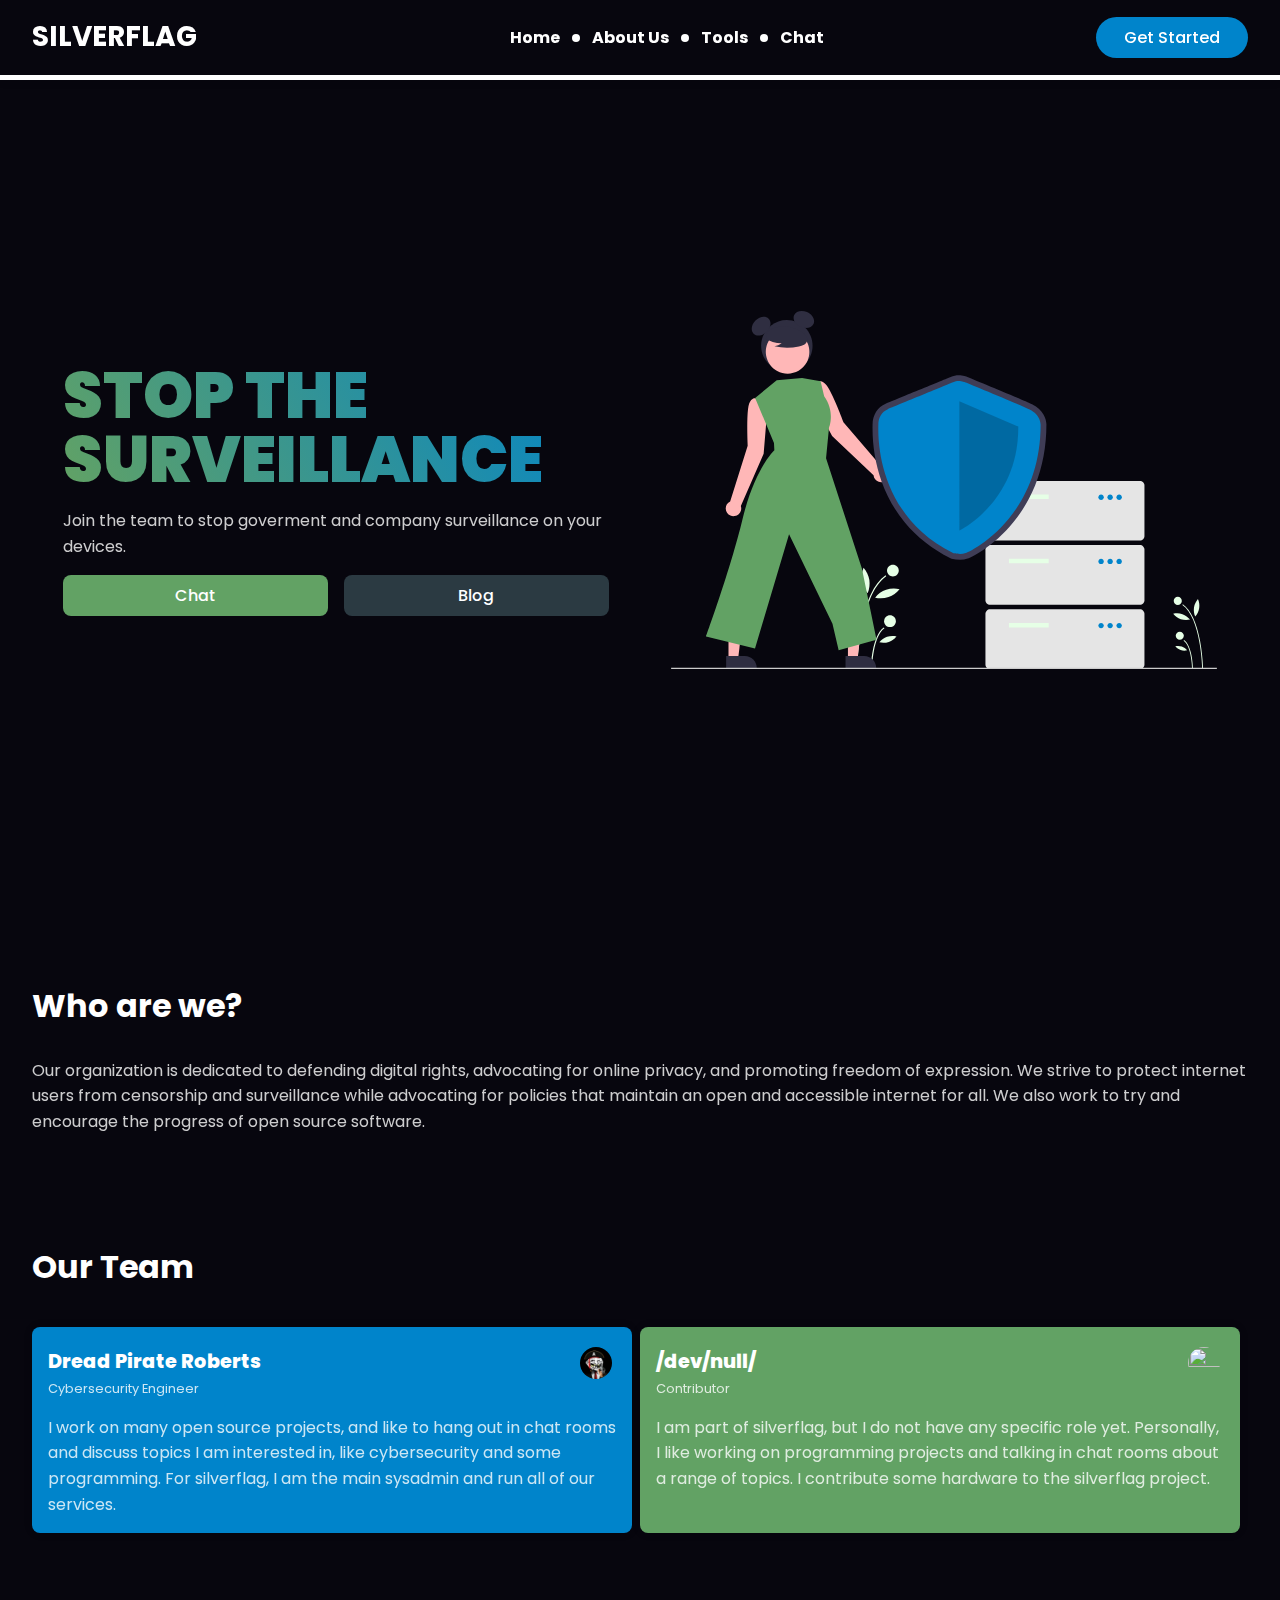
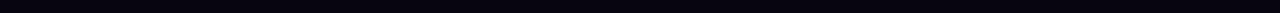
==== index.html @ 90a9d3be "maybe more 999" ====
<!DOCTYPE html>
<html lang="en">
  <head>
  <script async src="https://pagead2.googlesyndication.com/pagead/js/adsbygoogle.js?client=ca-pub-6356609490687979"
     crossorigin="anonymous"></script>
    <meta charset="UTF-8" />
    <meta name="viewport" content="width=device-width, initial-scale=1.0" />
    <title>Silver Flag | Home</title>
    <link rel="stylesheet" href="styles.css" />
  </head>
  <body data-theme="normal" data-scroll="false">
    <nav class="nav-closed">
      <span id="logo"><a href="https://silverflag.net" style="text-decoration: none;">SilverFlag</a></span>
      <ul>
        <li><a href="index.html">Home</a></li>
        <li><a href="#about">About Us</a></li>
        <li><a href="/tools/index.html">Tools</a></li>
        <li><a href="/chat/index.php">Chat</a></li>
      </ul>
      <button>Get Started</button>
      <button id="x-out-menu">X</button>
    </nav>
    <header>
      <div class="column text">
        <h1 class="title">STOP THE SURVEILLANCE</h1>
        <p>
          Join the team to stop
          goverment and company
          surveillance on your 
          devices.
        </p>
        <div class="buttons">
          <button id="chat">Chat</button>
          <button id="strt-nw">Blog</button>
        </div>
      </div>
      <div class="column">
        <img
          src="./assets/landing-img.svg"
          alt="woman standing with shield next to server"
        />
      </div>
    </header>
    <main>
      <section id="about">
        <h2>Who are we?</h2>
        <p style="max-width: 100%">
			Our organization is dedicated to defending digital rights, advocating for online privacy, and promoting freedom of expression. We strive to protect internet users from censorship and surveillance while advocating for policies that maintain an open and accessible internet for all. We also work to try and encourage the progress of open source software.
        </p>
      </section>
      <section id="team">
        <h2>Our Team</h2>
        <div class="team-card dead-pirate-bobbers">
          <span class="team-member">
            <span
              class="name"
              onclick="window.open('http://discordapp.com/users/794589315866296361', '_blank')"
              >Dread Pirate Roberts</span
            >
            <img
              src="./assets/user-icons/dead-pirate-bobers.webp"
              style="max-width: 2.5rem"
            />
            <span class="role">Cybersecurity Engineer</span>
          </span>
          <p class="about-team-member">
			I work on many open source projects, and like to hang out in chat rooms and discuss topics I am interested in, like cybersecurity and some programming. For silverflag, I am the main sysadmin and run all of our services.
          </p>
        </div>

        <div class="team-card">
          <span class="team-member">
            <span
              class="name"
              onclick="window.open('https:/discordapp.com/users/1226198104525770875', '_blank')"
              >/dev/null/</span
            >
            <img
              src="https://cdn.discordapp.com/avatars/1226198104525770875/e802f7b080694201deb7e6b63008c174?size=1024"
              style="max-width: 2.5rem"
            />
            <span class="role">Contributor</span>
          </span>
          <p class="about-team-member">
			I am part of silverflag, but I do not have any specific role yet. Personally, I like working on programming projects and talking in chat rooms about a range of topics. I contribute some hardware to the silverflag project.
          </p>
        </div>
      </section>
    </main>
    </span>
  </body>
  <script src="assets/js/main.js"></script>
  <script>
    document.getElementById('x-out-menu').addEventListener('click', () => {
      document.querySelector('nav').classList.toggle('nav-closed');
    });
  </script>
</html>



<div id="custom-cursor"></div>

<style>
  /* Custom Cursor Styles */
  body {
    cursor: none;
  }
  
  #custom-cursor {
    position: fixed;
    width: 20px;
    height: 20px;
    border-radius: 50%;
    pointer-events: none;
    z-index: 9999;
    mix-blend-mode: difference;
    transition: transform 0.1s ease;
  }
  
  @keyframes wobble {
    0%, 100% { transform: scale(1); }
    50% { transform: scale(1.2) rotate(5deg); }
  }
</style>

<script>
// Custom Cursor JavaScript
function updateCursor(e) {
    const cursor = document.getElementById('custom-cursor');
    cursor.style.left = e.clientX + 'px';
    cursor.style.top = e.clientY + 'px';
    
    // Get the color of the element under the cursor
    const element = document.elementFromPoint(e.clientX, e.clientY);
    const color = window.getComputedStyle(element).getPropertyValue('background-color');
    
    // Invert the color
    const rgb = color.match(/\d+/g);
    const invertedColor = rgb ? `rgb(${255-rgb[0]}, ${255-rgb[1]}, ${255-rgb[2]})` : '#ff00ff';
    
    cursor.style.background = invertedColor;
    cursor.style.boxShadow = `0 0 10px ${invertedColor}`;
    
    // Add wobble effect
    cursor.style.animation = 'wobble 0.5s infinite';
}

document.addEventListener('mousemove', updateCursor);

// Set a high z-index for the custom cursor
const cursor = document.getElementById('custom-cursor');
cursor.style.zIndex = '99999999999999999999';
---- styles.css ----
@import './styles/generic.css';

nav {
  display: flex;
  justify-content: space-between;
  align-items: center;
  padding: 1rem 2rem;
  border-bottom: 5px solid var(--text);
  box-shadow: 0 0 10px rgba(0, 0, 0, 0.1);
  position: fixed;
  background: var(--bg) !important;
  z-index: 200000;
  width: 100vw;
  height: 5rem;
  top: 0;
  transition: transform 0.2s ease;
}

h1 {
  text-wrap: balance;
  background: linear-gradient(60deg, var(--primary), var(--accent));
  -webkit-background-clip: text;
  -webkit-text-fill-color: transparent;
}

#logo {
  text-transform: uppercase;
  font-size: 1.75rem;
  font-weight: 900;
}

nav ul {
  display: flex;
  gap: 2rem;
  list-style: none;
}

nav ul li {
  position: relative;
}

nav ul li::after {
  content: '';
  position: absolute;
  top: 50%;
  right: -1.5rem;
  width: 0.5rem;
  height: 0.5rem;
  border-radius: 50%;
  background-color: var(--text);
  transform: translate(-50%, -50%);
}

nav ul li:last-child::after {
  display: none;
}

nav button {
  border-radius: 10000vw;
  color: var(--text);
  background-color: var(--accent);
  padding: 0.5rem 1.75rem;
}

header {
  display: grid;
  grid-template-columns: 1fr 1fr;
  grid-template-rows: 1fr;
  place-items: center;
  height: calc(100vh - 5rem);
  width: 95vw;
  margin: 5rem auto;
}

header > * {
  display: flex;
  flex-direction: column;
  gap: 1rem;
  justify-content: center;
  width: 100%;
  max-width: 34.1em;
}
button {
  border-radius: 0.5rem;
  background: var(--secondary);
}

#chat {
  background: var(--primary);
}

.buttons {
  display: flex;
  gap: 1rem;
  width: 100%;
}

.buttons > button {
  width: 100%;
}

section {
  margin-block: 5rem;
  max-width: 60rem;
  margin-inline: auto;
  min-width: 95vw;
}

section#team {
  display: grid;
  grid-template-columns: repeat(2, 1fr);
  max-width: 60rem;
  gap: 0.5rem;
}

#team > h2 {
  grid-row: 1;
  grid-column-start: 1;
  grid-column-end: 4;
}

.team-card {
  display: flex;
  flex-direction: column;
  gap: 1rem;
  padding: 1rem;
  border-radius: 0.5rem;
  background: var(--primary);
  box-shadow: 0 0 10px rgba(0, 0, 0, 0.1);
}

.team-member {
  display: flex;
  gap: 1rem;
  align-items: center;
  justify-content: space-between;
  position: relative;
  margin-bottom: 1rem;
}

.team-member img {
  padding: 0.25rem;
  border-radius: 50%;
  aspect-ratio: 1;
  /* background: var(--accent); */
  width: 2.5rem;
}
.name {
  font-size: 1.2rem;
  font-weight: 800;
}
.role {
  opacity: 0.8;
  position: absolute;
  bottom: -1.05rem;
  font-size: 0.8rem;
  left: 0;
}

.dead-pirate-bobbers {
  background: var(--accent) !important;
}

.dead-pirate-bobbers img {
  /* background: var(--primary) !important; */
}

h2 {
  font-size: 2rem;
}
#x-out-menu {
  width: 2rem;
  aspect-ratio: 1;
  background: var(--primary);
  position: absolute;
  top: 0;
  right: 0;
  display: flex;
  justify-content: center;
  align-items: center;
  border-radius: 0;
  transform: translateX(100%);
}

@media (max-width: 1065px) {
  .nav-closed {
    transform: translateX(-100%);
  }
  section {
    padding-inline: 1rem;
  }
  header {
    grid-template-columns: 1fr;
    grid-template-rows: 1fr;
  }
  header div.column:not(.text) {
    display: none;
  }
  section#team {
    grid-template-columns: repeat(2, 1fr);
    grid-template-rows: auto repeat(2, 1fr);
  }
  #team > h2 {
    grid-row: 1;
    grid-column-start: 1;
    grid-column-end: 3;
  }

  nav {
    width: 85vw;
    position: fixed;
    top: 0;
    left: 0;
    height: 100vh;
    flex-direction: column;
  }
  nav ul {
    flex-direction: column;
  }
  nav ul li::after {
    display: none;
  }
}

@media (max-width: 550px) {
  :root {
    font-size: 12px;
  }
  section#team {
    grid-template-columns: repeat(1, 1fr);
    grid-template-rows: auto repeat(3, 1fr);
    gap: 1.5rem;
  }
  #team > h2 {
    grid-row: 1;
    grid-column-start: 1;
    grid-column-end: 1;
  }
  p {
    font-size: 1rem;
  }
  nav {
    text-align: center !important;
  }
}
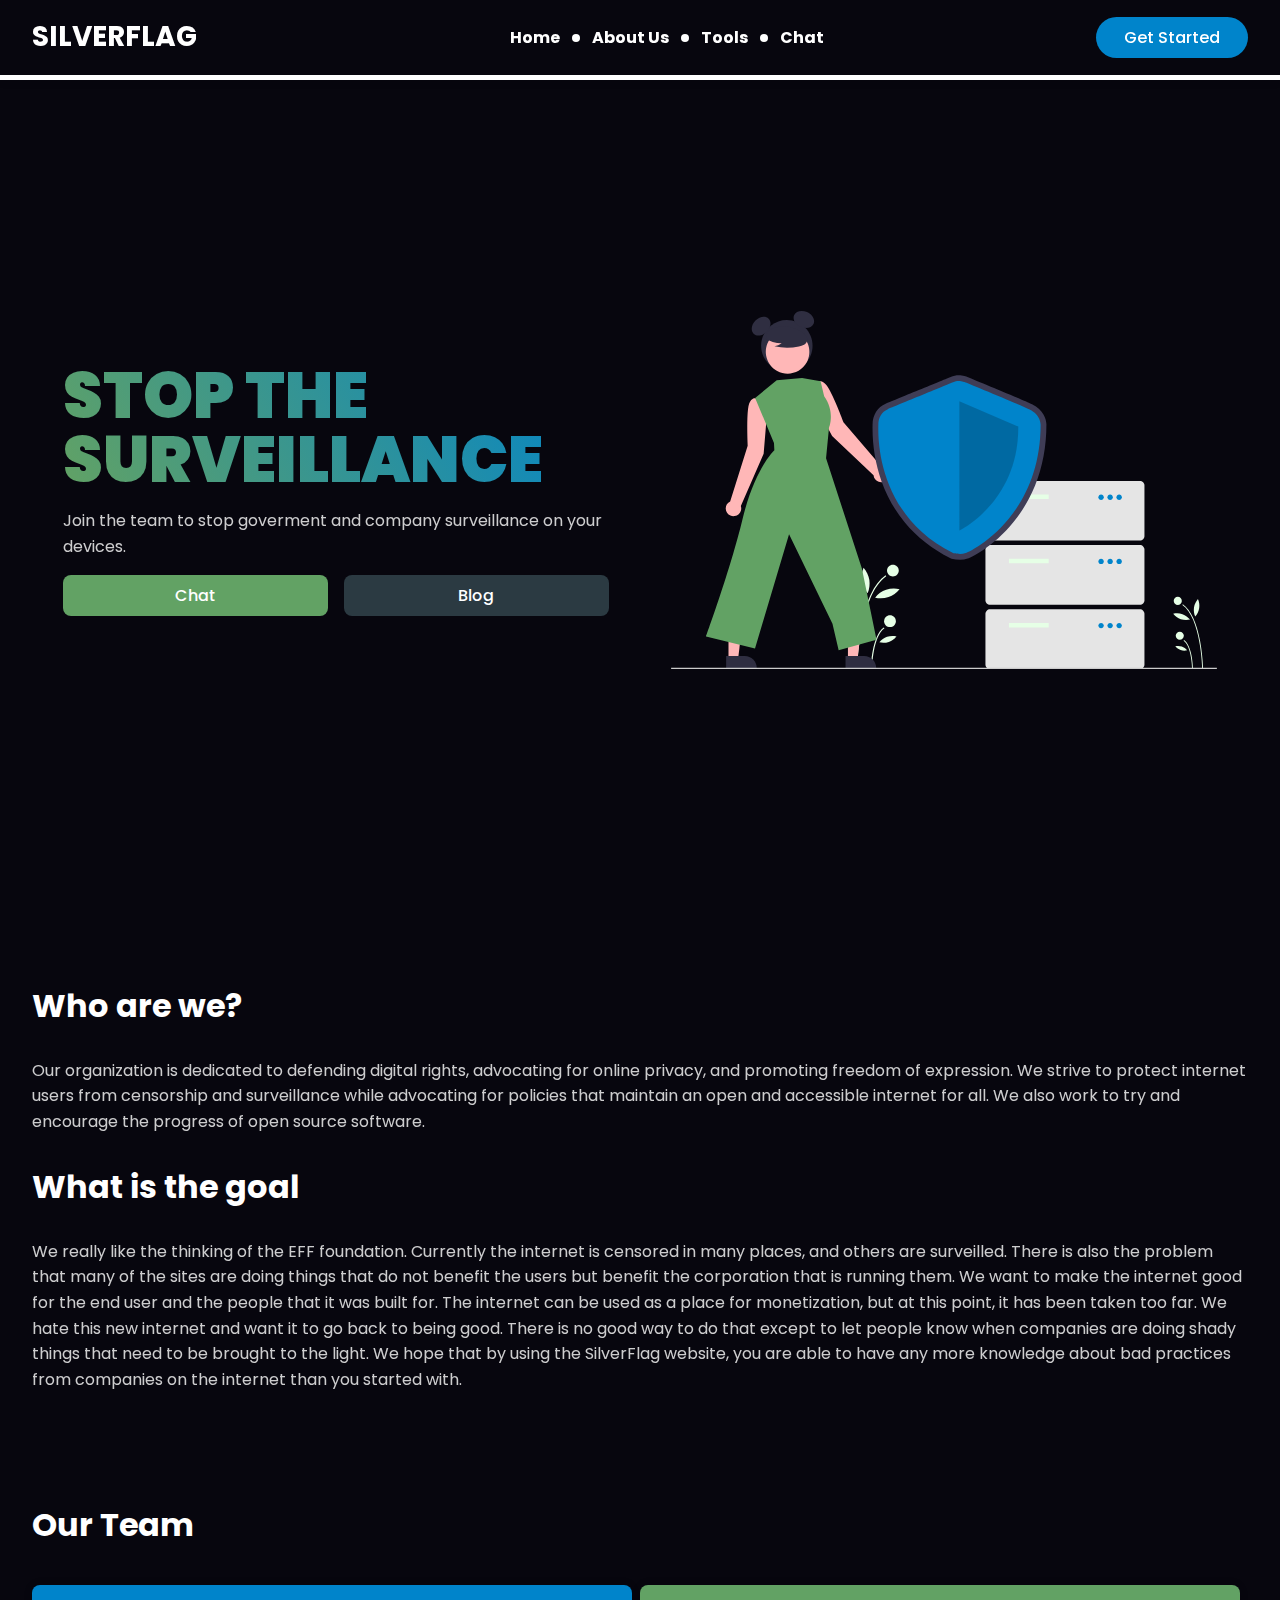
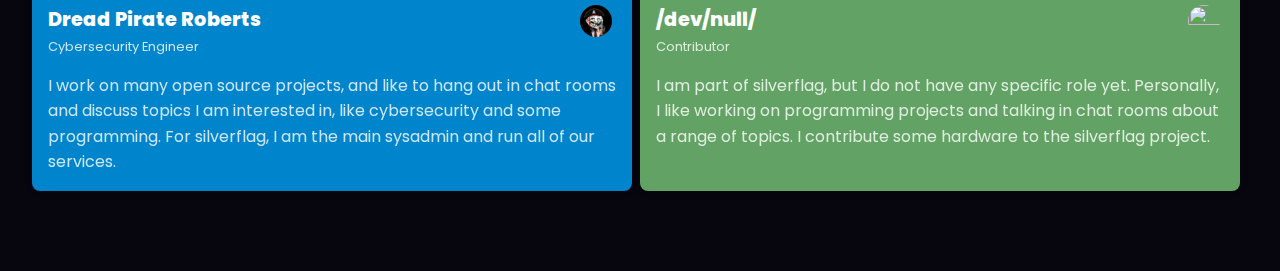
==== commit 45717450: "content" ====
--- a/index.html
+++ b/index.html
@@ -46,6 +46,10 @@
         <h2>Who are we?</h2>
         <p style="max-width: 100%">
 			Our organization is dedicated to defending digital rights, advocating for online privacy, and promoting freedom of expression. We strive to protect internet users from censorship and surveillance while advocating for policies that maintain an open and accessible internet for all. We also work to try and encourage the progress of open source software.
+        </p>
+        <h2>What is the goal</h2>
+        <p style="max-width: 100%">
+            We really like the thinking of the EFF foundation. Currently the internet is censored in many places, and others are surveilled. There is also the problem that many of the sites are doing things that do not benefit the users but benefit the corporation that is running them. We want to make the internet good for the end user and the people that it was built for. The internet can be used as a place for monetization, but at this point, it has been taken too far. We hate this new internet and want it to go back to being good. There is no good way to do that except to let people know when companies are doing shady things that need to be brought to the light. We hope that by using the SilverFlag website, you are able to have any more knowledge about bad practices from companies on the internet than you started with.
         </p>
       </section>
       <section id="team">
@@ -96,58 +100,3 @@
     });
   </script>
 </html>
-
-
-
-<div id="custom-cursor"></div>
-
-<style>
-  /* Custom Cursor Styles */
-  body {
-    cursor: none;
-  }
-  
-  #custom-cursor {
-    position: fixed;
-    width: 20px;
-    height: 20px;
-    border-radius: 50%;
-    pointer-events: none;
-    z-index: 9999;
-    mix-blend-mode: difference;
-    transition: transform 0.1s ease;
-  }
-  
-  @keyframes wobble {
-    0%, 100% { transform: scale(1); }
-    50% { transform: scale(1.2) rotate(5deg); }
-  }
-</style>
-
-<script>
-// Custom Cursor JavaScript
-function updateCursor(e) {
-    const cursor = document.getElementById('custom-cursor');
-    cursor.style.left = e.clientX + 'px';
-    cursor.style.top = e.clientY + 'px';
-    
-    // Get the color of the element under the cursor
-    const element = document.elementFromPoint(e.clientX, e.clientY);
-    const color = window.getComputedStyle(element).getPropertyValue('background-color');
-    
-    // Invert the color
-    const rgb = color.match(/\d+/g);
-    const invertedColor = rgb ? `rgb(${255-rgb[0]}, ${255-rgb[1]}, ${255-rgb[2]})` : '#ff00ff';
-    
-    cursor.style.background = invertedColor;
-    cursor.style.boxShadow = `0 0 10px ${invertedColor}`;
-    
-    // Add wobble effect
-    cursor.style.animation = 'wobble 0.5s infinite';
-}
-
-document.addEventListener('mousemove', updateCursor);
-
-// Set a high z-index for the custom cursor
-const cursor = document.getElementById('custom-cursor');
-cursor.style.zIndex = '99999999999999999999';
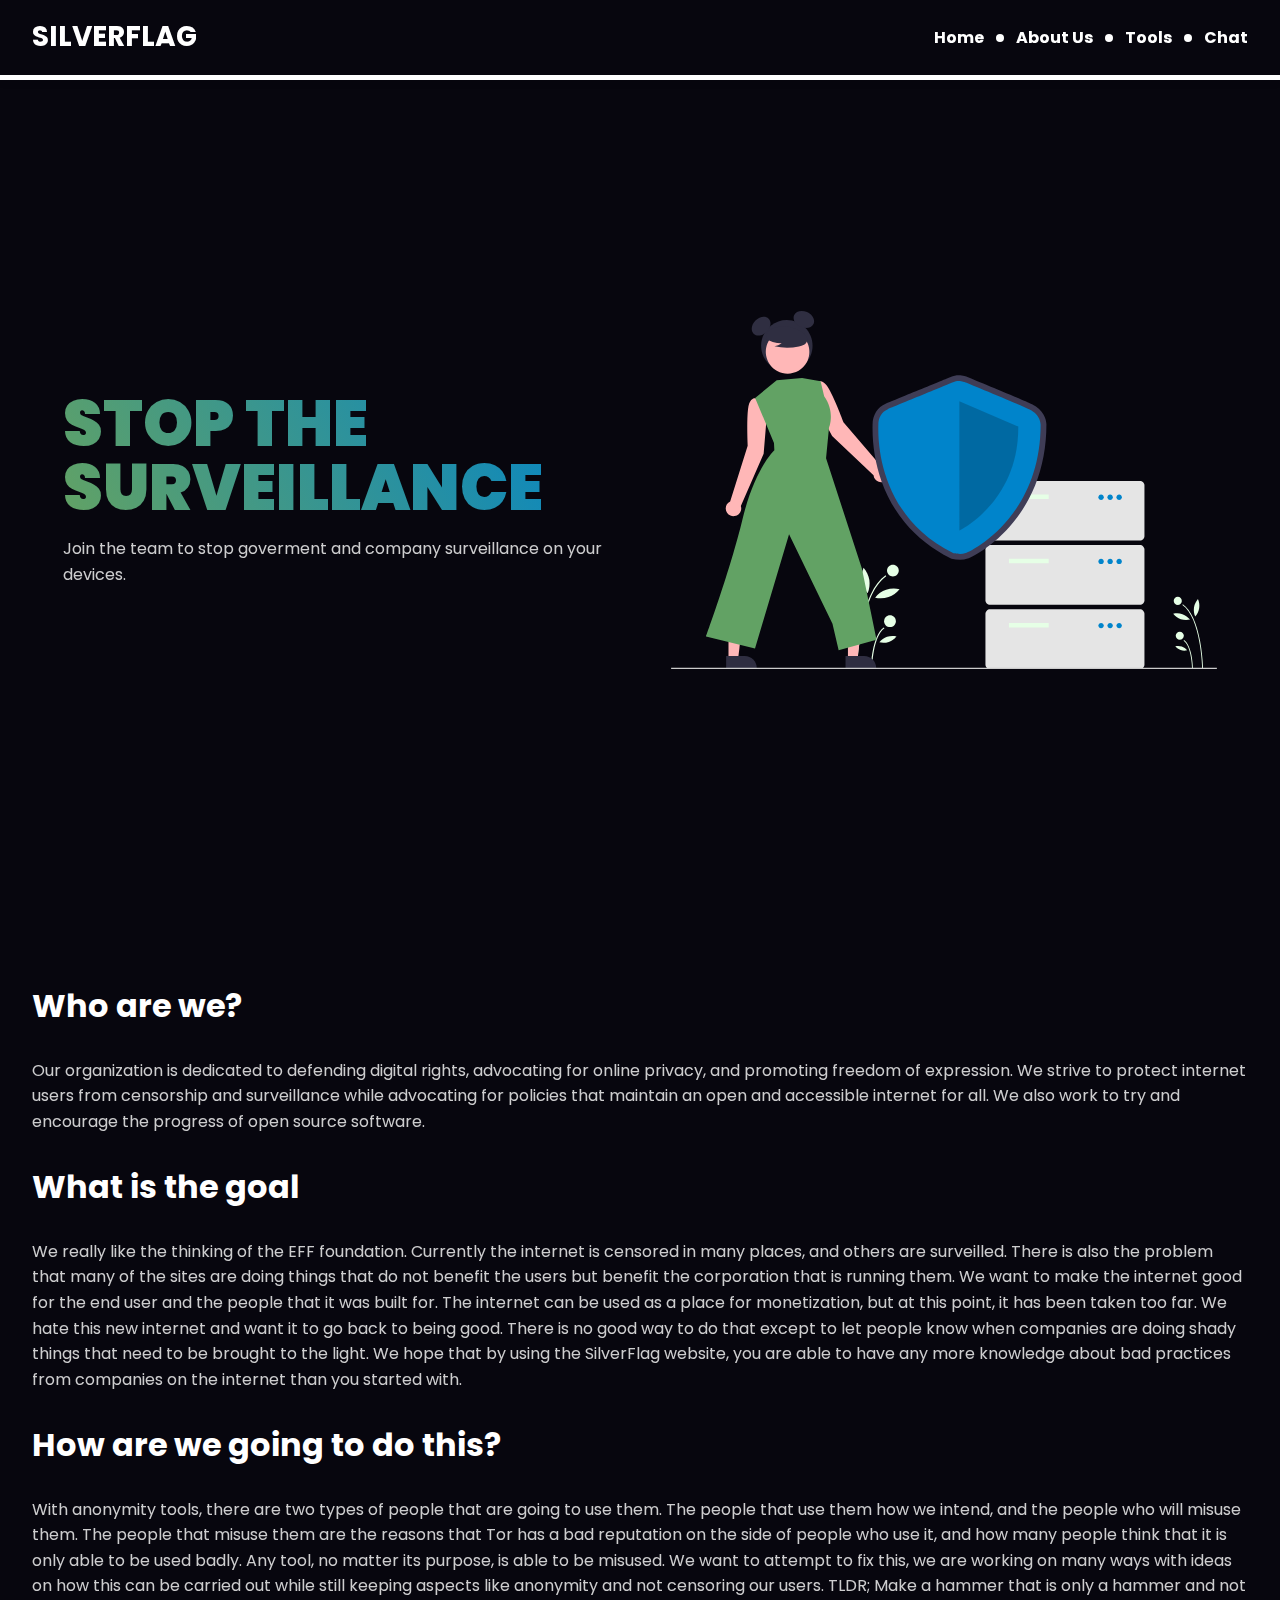
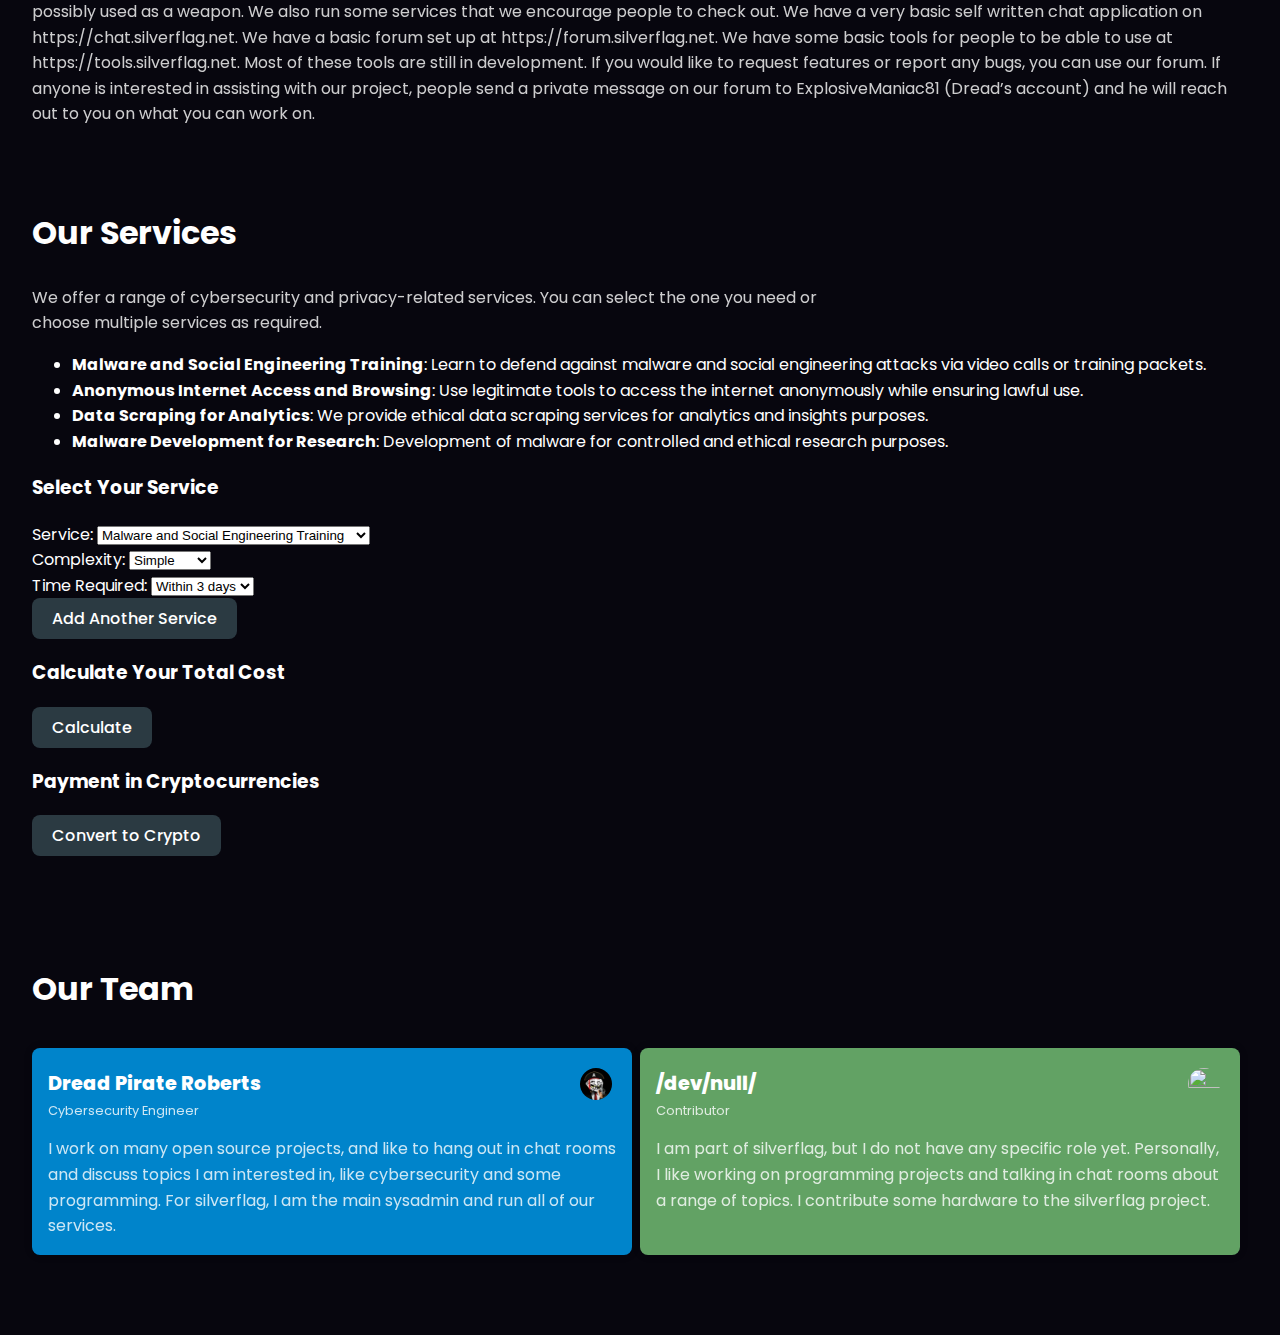
==== commit 4236af5c: "fix missing links, remove get started, and remove non functinoal buttons" ====
--- a/index.html
+++ b/index.html
@@ -17,7 +17,6 @@
         <li><a href="/tools/index.html">Tools</a></li>
         <li><a href="/chat/index.php">Chat</a></li>
       </ul>
-      <button>Get Started</button>
       <button id="x-out-menu">X</button>
     </nav>
     <header>
@@ -29,10 +28,6 @@
           surveillance on your 
           devices.
         </p>
-        <div class="buttons">
-          <button id="chat">Chat</button>
-          <button id="strt-nw">Blog</button>
-        </div>
       </div>
       <div class="column">
         <img
@@ -51,7 +46,145 @@
         <p style="max-width: 100%">
             We really like the thinking of the EFF foundation. Currently the internet is censored in many places, and others are surveilled. There is also the problem that many of the sites are doing things that do not benefit the users but benefit the corporation that is running them. We want to make the internet good for the end user and the people that it was built for. The internet can be used as a place for monetization, but at this point, it has been taken too far. We hate this new internet and want it to go back to being good. There is no good way to do that except to let people know when companies are doing shady things that need to be brought to the light. We hope that by using the SilverFlag website, you are able to have any more knowledge about bad practices from companies on the internet than you started with.
         </p>
+        <h2>How are we going to do this?</h2>
+        <p style="max-width: 100%">
+            With anonymity tools, there are two types of people that are going to use them. The people that use them how we intend, and the people who will misuse them. The people that misuse them are the reasons that Tor has a bad reputation on the side of people who use it, and how many people think that it is only able to be used badly. Any tool, no matter its purpose, is able to be misused. We want to attempt to fix this, we are working on many ways with ideas on how this can be carried out while still keeping aspects like anonymity and not censoring our users. TLDR; Make a hammer that is only a hammer and not possibly used as a weapon.
+
+			We also run some services that we encourage people to check out. We have a very basic self written chat application on https://chat.silverflag.net. We have a basic forum set up at https://forum.silverflag.net. We have some basic tools for people to be able to use at https://tools.silverflag.net. Most of these tools are still in development. If you would like to request features or report any bugs, you can use our forum. If anyone is interested in assisting with our project, people send a private message on our forum to ExplosiveManiac81 (Dread’s account) and he will reach out to you on what you can work on.
+        </p>        
+
       </section>
+      
+      <main>
+        <section id="services">
+            <h2>Our Services</h2>
+            <p>We offer a range of cybersecurity and privacy-related services. You can select the one you need or choose multiple services as required.</p>
+    
+            <ul>
+                <li><strong>Malware and Social Engineering Training</strong>: Learn to defend against malware and social engineering attacks via video calls or training packets.</li>
+                <li><strong>Anonymous Internet Access and Browsing</strong>: Use legitimate tools to access the internet anonymously while ensuring lawful use.</li>
+                <li><strong>Data Scraping for Analytics</strong>: We provide ethical data scraping services for analytics and insights purposes.</li>
+                <li><strong>Malware Development for Research</strong>: Development of malware for controlled and ethical research purposes.</li>
+            </ul>
+    
+            <h3>Select Your Service</h3>
+            <div id="service-selection">
+                <div class="service-dropdown">
+                    <label for="service1">Service: </label>
+                    <select id="service1" name="service1" onchange="updateOptions(1)">
+                        <option value="training">Malware and Social Engineering Training</option>
+                        <option value="anonymous">Anonymous Internet Access and Browsing</option>
+                        <option value="scraping">Data Scraping for Analytics</option>
+                        <option value="malwareDev">Malware Development for Research</option>
+                    </select>
+                    <br />
+                    <label for="complexity1">Complexity: </label>
+                    <select id="complexity1" name="complexity1">
+                        <option value="500">Simple</option>
+                        <option value="1000">Advanced</option>
+                        <option value="2000">Zero Day</option>
+                    </select>
+                    <br />
+                    <label for="time1">Time Required: </label>
+                    <select id="time1" name="time1">
+                        <option value="500">Within 3 days</option>
+                        <option value="300">1 week</option>
+                        <option value="200">2 weeks</option>
+                    </select>
+                </div>
+            </div>
+    
+            <button onclick="addService()">Add Another Service</button>
+    
+            <div id="cost-calculation">
+                <h3>Calculate Your Total Cost</h3>
+                <button onclick="calculateTotal()">Calculate</button>
+                <p id="totalCost"></p>
+            </div>
+    
+            <div id="crypto-prices">
+                <h3>Payment in Cryptocurrencies</h3>
+                <button onclick="convertToCrypto()">Convert to Crypto</button>
+                <p id="cryptoConversion"></p>
+            </div>
+        </section>
+    </main>
+    
+    <script>
+        let serviceCount = 1;
+        const cryptoPrices = {};
+    
+        async function fetchCryptoPrices() {
+            const response = await fetch('https://api.coingecko.com/api/v3/simple/price?ids=bitcoin,ethereum,cardano,dogecoin,solana,polkadot,tron,chainlink,monero&vs_currencies=usd');
+            const data = await response.json();
+            Object.assign(cryptoPrices, data);
+        }
+    
+        function addService() {
+            serviceCount++;
+            const newService = document.createElement('div');
+            newService.classList.add('service-dropdown');
+            newService.innerHTML = `
+                <label for="service${serviceCount}">Service: </label>
+                <select id="service${serviceCount}" name="service${serviceCount}" onchange="updateOptions(${serviceCount})">
+                    <option value="training">Malware and Social Engineering Training</option>
+                    <option value="anonymous">Anonymous Internet Access and Browsing</option>
+                    <option value="scraping">Data Scraping for Analytics</option>
+                    <option value="malwareDev">Malware Development for Research</option>
+                </select>
+                <br />
+                <label for="complexity${serviceCount}">Complexity: </label>
+                <select id="complexity${serviceCount}" name="complexity${serviceCount}">
+                    <option value="500">Simple</option>
+                    <option value="1000">Advanced</option>
+                    <option value="20000">Zero Day</option>
+                </select>
+                <br />
+                <label for="time${serviceCount}">Time Required: </label>
+                <select id="time${serviceCount}" name="time${serviceCount}">
+                    <option value="1000">Within 3 days</option>
+                    <option value="400">1 week</option>
+                    <option value="250">2 weeks</option>
+                </select>
+            `;
+            document.getElementById('service-selection').appendChild(newService);
+        }
+    
+        function calculateTotal() {
+            let total = 0;
+    
+            for (let i = 1; i <= serviceCount; i++) {
+                const complexity = parseInt(document.getElementById(`complexity${i}`).value) || 0;
+                const time = parseInt(document.getElementById(`time${i}`).value) || 0;
+                total += complexity + time;
+            }
+    
+            document.getElementById('totalCost').innerText = `Total Cost: $${total}`;
+        }
+    
+        function convertToCrypto() {
+            const totalCost = parseFloat(document.getElementById('totalCost').innerText.replace('Total Cost: $', ''));
+            if (isNaN(totalCost)) {
+                alert('Please calculate the total cost first.');
+                return;
+            }
+    
+            let cryptoConversionText = '';
+            for (const [crypto, price] of Object.entries(cryptoPrices)) {
+                const conversion = (totalCost / price.usd).toFixed(6);
+                cryptoConversionText += `${crypto.toUpperCase()}: ${conversion}\n`;
+            }
+    
+            document.getElementById('cryptoConversion').innerText = cryptoConversionText;
+        }
+    
+        fetchCryptoPrices();
+    </script>
+    
+    
+    
+      
+      
       <section id="team">
         <h2>Our Team</h2>
         <div class="team-card dead-pirate-bobbers">
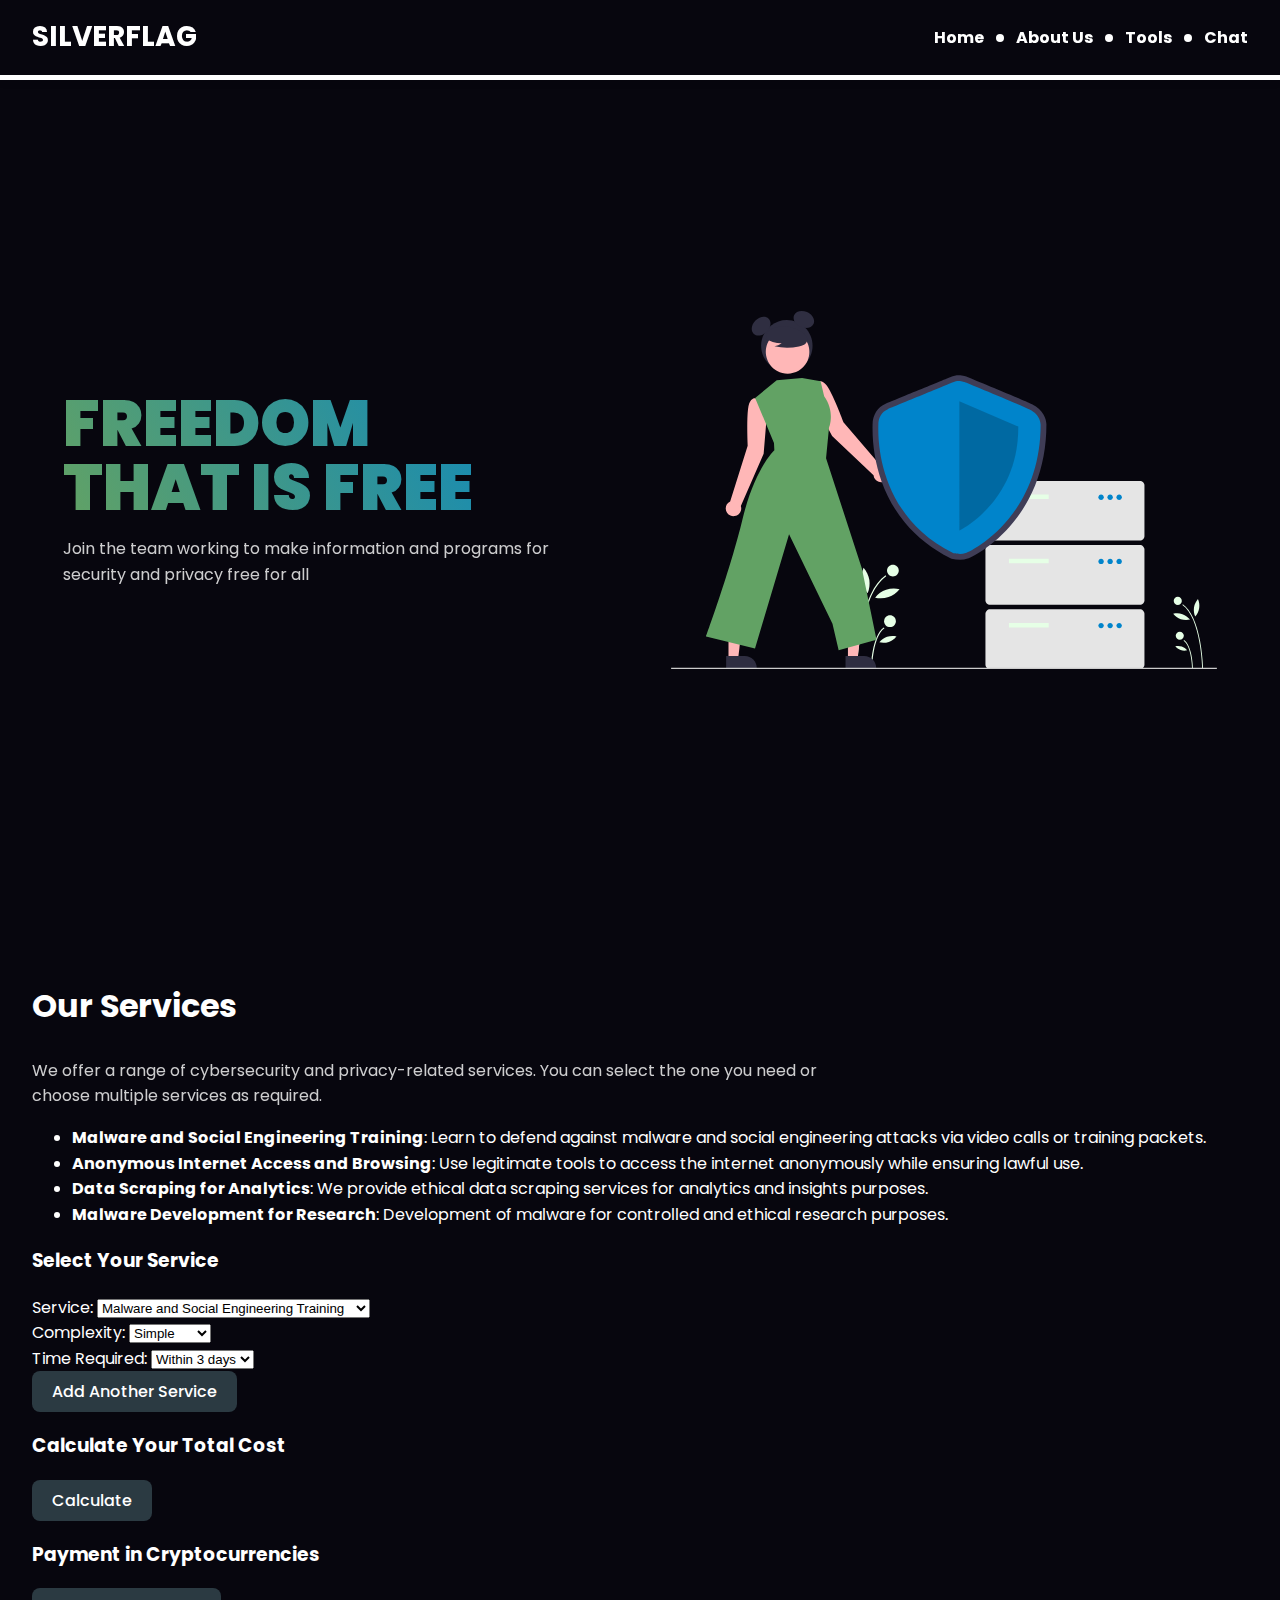
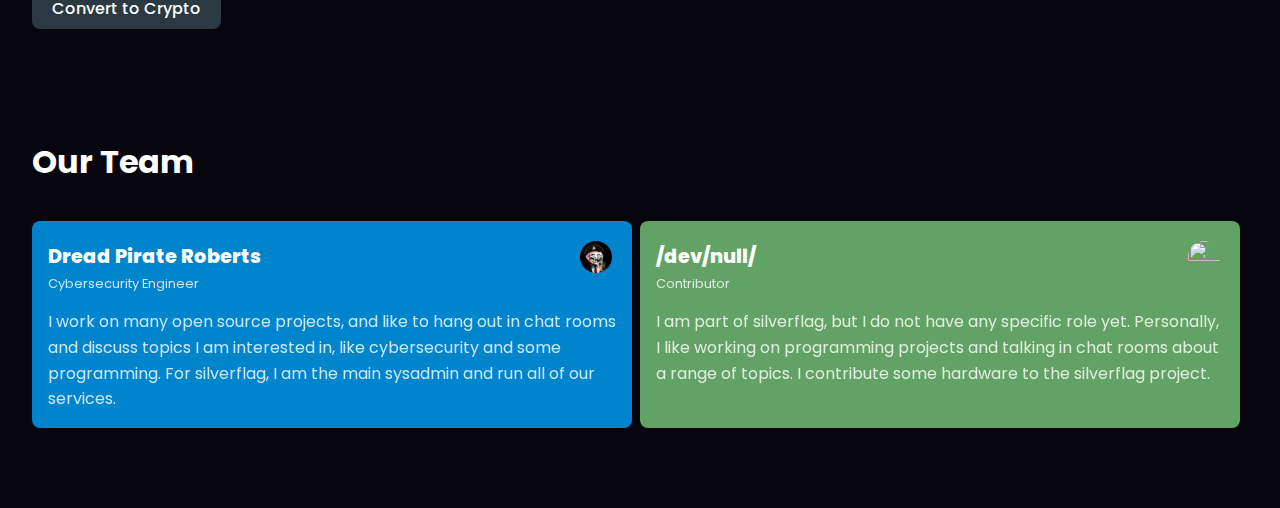
==== commit 961cc285: "remove antigovernment" ====
--- a/index.html
+++ b/index.html
@@ -21,12 +21,12 @@
     </nav>
     <header>
       <div class="column text">
-        <h1 class="title">STOP THE SURVEILLANCE</h1>
+        <h1 class="title">Freedom that is free</h1>
         <p>
-          Join the team to stop
-          goverment and company
-          surveillance on your 
-          devices.
+	Join the team working
+	to make information
+	and programs for security 
+	and privacy free for all
         </p>
       </div>
       <div class="column">
@@ -37,22 +37,7 @@
       </div>
     </header>
     <main>
-      <section id="about">
-        <h2>Who are we?</h2>
-        <p style="max-width: 100%">
-			Our organization is dedicated to defending digital rights, advocating for online privacy, and promoting freedom of expression. We strive to protect internet users from censorship and surveillance while advocating for policies that maintain an open and accessible internet for all. We also work to try and encourage the progress of open source software.
-        </p>
-        <h2>What is the goal</h2>
-        <p style="max-width: 100%">
-            We really like the thinking of the EFF foundation. Currently the internet is censored in many places, and others are surveilled. There is also the problem that many of the sites are doing things that do not benefit the users but benefit the corporation that is running them. We want to make the internet good for the end user and the people that it was built for. The internet can be used as a place for monetization, but at this point, it has been taken too far. We hate this new internet and want it to go back to being good. There is no good way to do that except to let people know when companies are doing shady things that need to be brought to the light. We hope that by using the SilverFlag website, you are able to have any more knowledge about bad practices from companies on the internet than you started with.
-        </p>
-        <h2>How are we going to do this?</h2>
-        <p style="max-width: 100%">
-            With anonymity tools, there are two types of people that are going to use them. The people that use them how we intend, and the people who will misuse them. The people that misuse them are the reasons that Tor has a bad reputation on the side of people who use it, and how many people think that it is only able to be used badly. Any tool, no matter its purpose, is able to be misused. We want to attempt to fix this, we are working on many ways with ideas on how this can be carried out while still keeping aspects like anonymity and not censoring our users. TLDR; Make a hammer that is only a hammer and not possibly used as a weapon.
-
-			We also run some services that we encourage people to check out. We have a very basic self written chat application on https://chat.silverflag.net. We have a basic forum set up at https://forum.silverflag.net. We have some basic tools for people to be able to use at https://tools.silverflag.net. Most of these tools are still in development. If you would like to request features or report any bugs, you can use our forum. If anyone is interested in assisting with our project, people send a private message on our forum to ExplosiveManiac81 (Dread’s account) and he will reach out to you on what you can work on.
-        </p>        
-
+      <section id="about">   
       </section>
       
       <main>
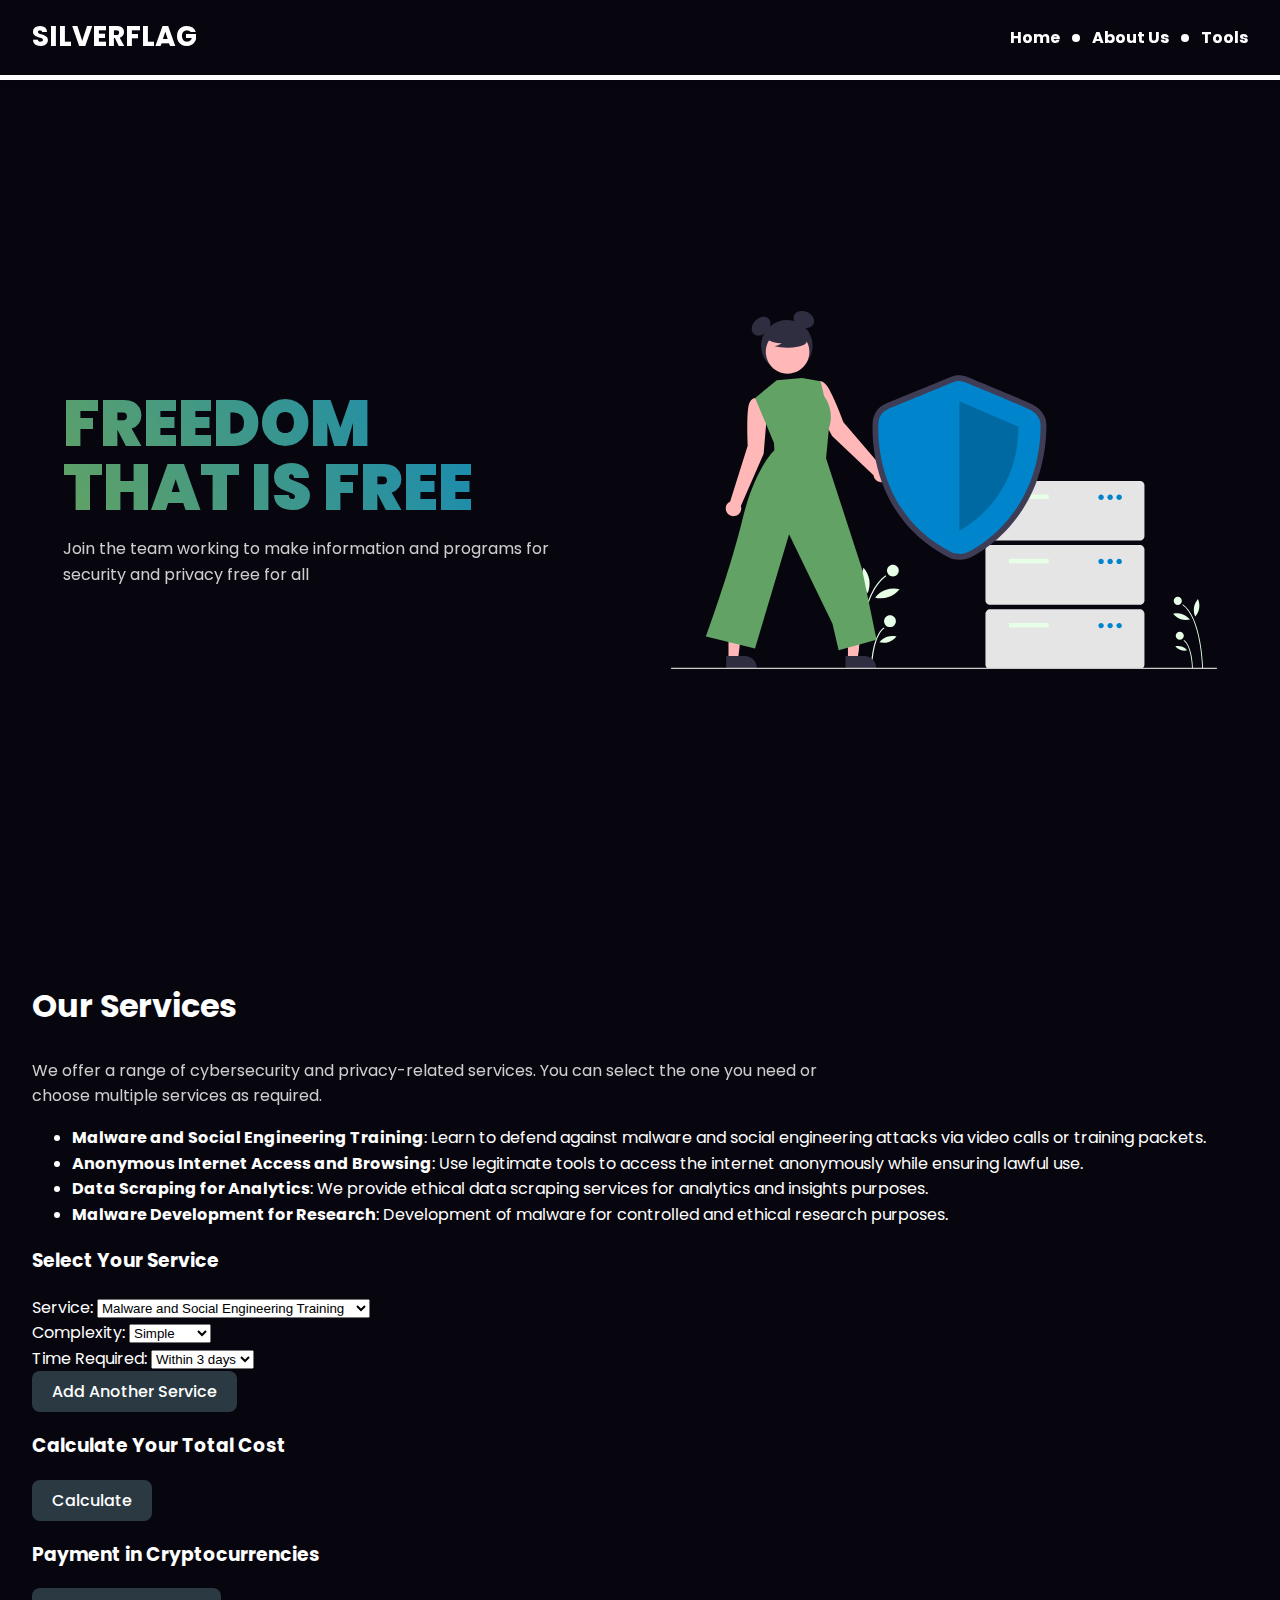
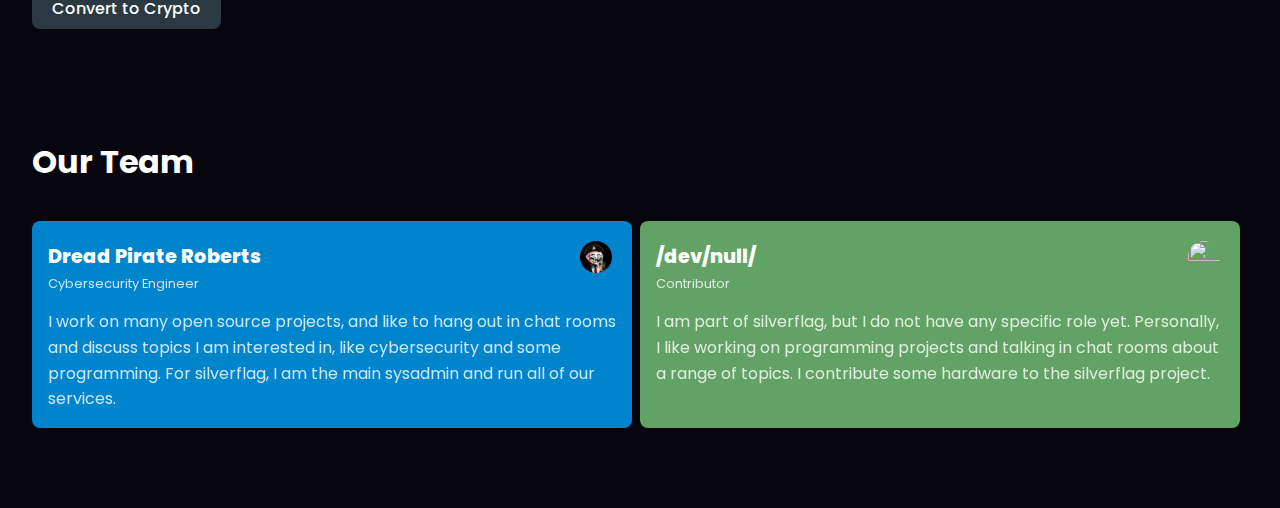
==== commit 8ef58090: "mandatory rebranding" ====
--- a/index.html
+++ b/index.html
@@ -15,7 +15,6 @@
         <li><a href="index.html">Home</a></li>
         <li><a href="#about">About Us</a></li>
         <li><a href="/tools/index.html">Tools</a></li>
-        <li><a href="/chat/index.php">Chat</a></li>
       </ul>
       <button id="x-out-menu">X</button>
     </nav>
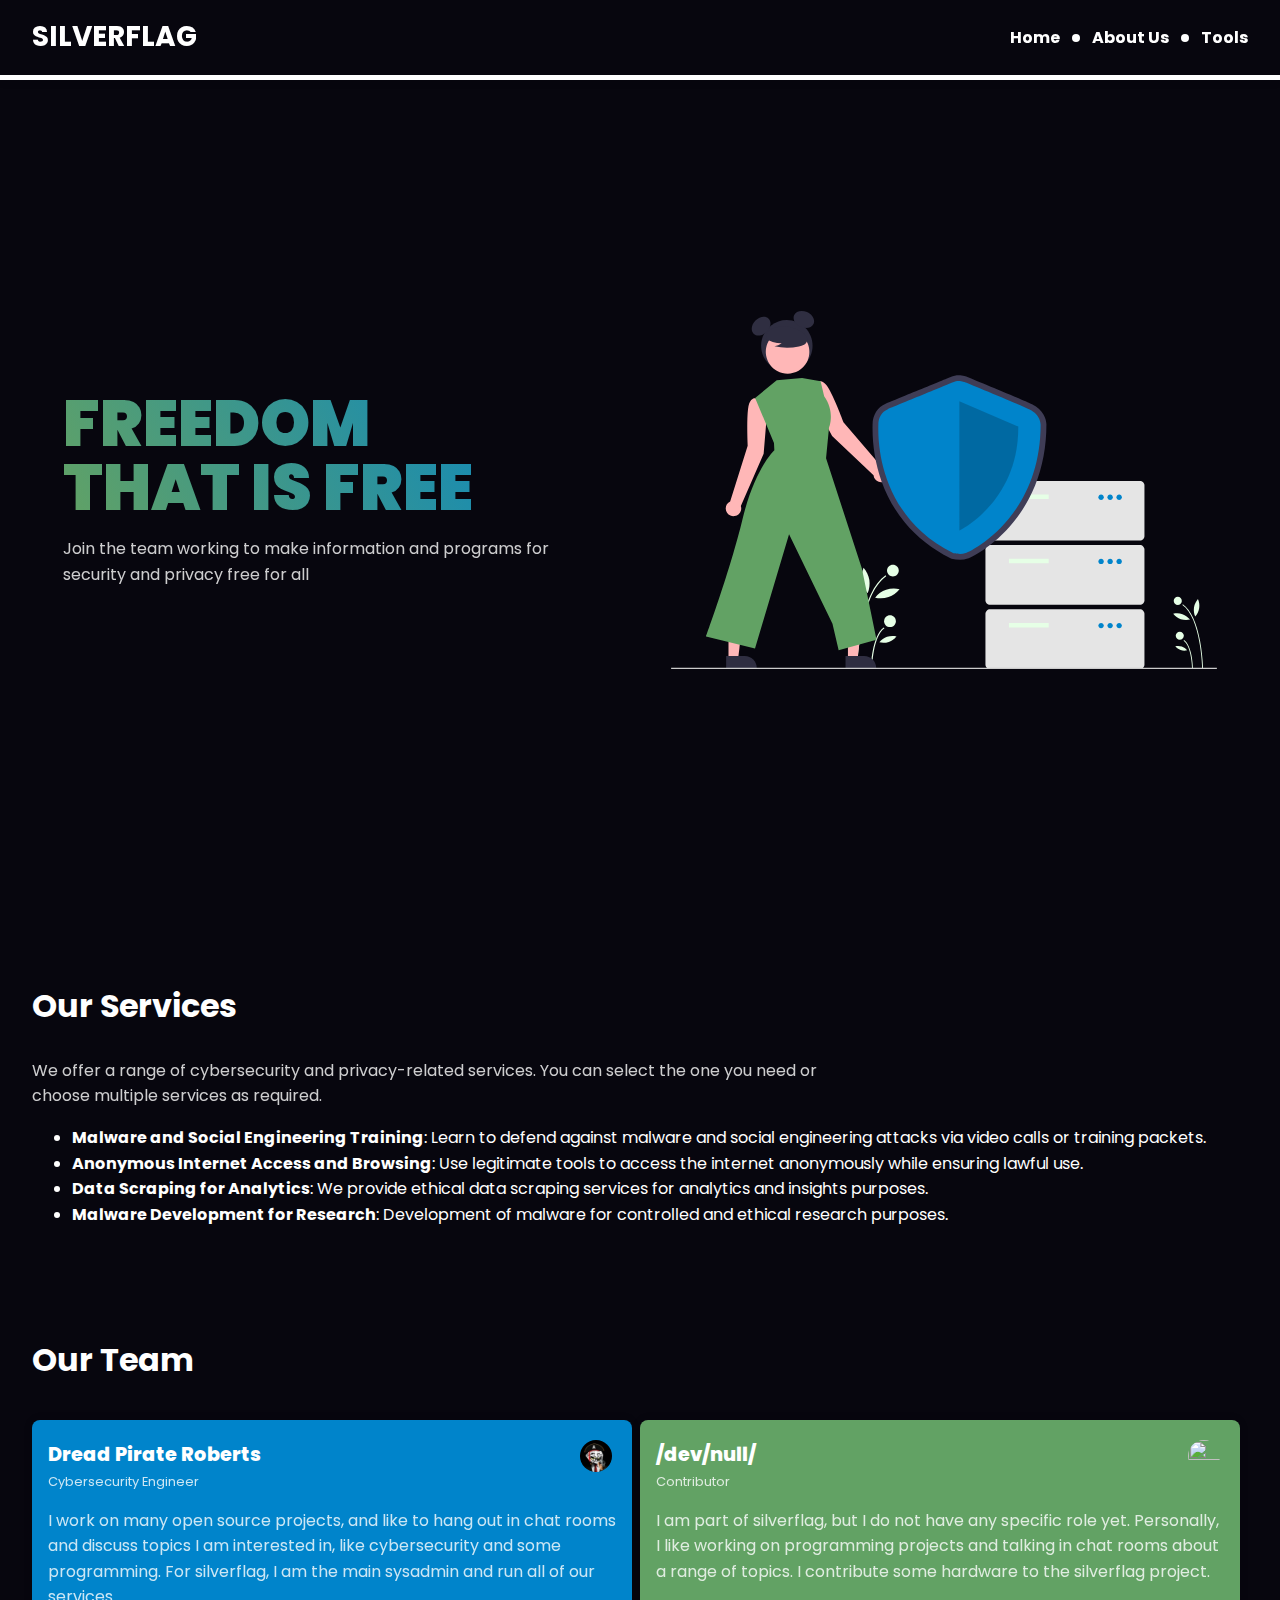
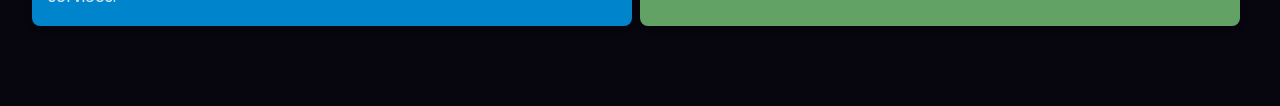
==== commit 1933d414: "fix" ====
--- a/index.html
+++ b/index.html
@@ -49,125 +49,7 @@
                 <li><strong>Anonymous Internet Access and Browsing</strong>: Use legitimate tools to access the internet anonymously while ensuring lawful use.</li>
                 <li><strong>Data Scraping for Analytics</strong>: We provide ethical data scraping services for analytics and insights purposes.</li>
                 <li><strong>Malware Development for Research</strong>: Development of malware for controlled and ethical research purposes.</li>
-            </ul>
-    
-            <h3>Select Your Service</h3>
-            <div id="service-selection">
-                <div class="service-dropdown">
-                    <label for="service1">Service: </label>
-                    <select id="service1" name="service1" onchange="updateOptions(1)">
-                        <option value="training">Malware and Social Engineering Training</option>
-                        <option value="anonymous">Anonymous Internet Access and Browsing</option>
-                        <option value="scraping">Data Scraping for Analytics</option>
-                        <option value="malwareDev">Malware Development for Research</option>
-                    </select>
-                    <br />
-                    <label for="complexity1">Complexity: </label>
-                    <select id="complexity1" name="complexity1">
-                        <option value="500">Simple</option>
-                        <option value="1000">Advanced</option>
-                        <option value="2000">Zero Day</option>
-                    </select>
-                    <br />
-                    <label for="time1">Time Required: </label>
-                    <select id="time1" name="time1">
-                        <option value="500">Within 3 days</option>
-                        <option value="300">1 week</option>
-                        <option value="200">2 weeks</option>
-                    </select>
-                </div>
-            </div>
-    
-            <button onclick="addService()">Add Another Service</button>
-    
-            <div id="cost-calculation">
-                <h3>Calculate Your Total Cost</h3>
-                <button onclick="calculateTotal()">Calculate</button>
-                <p id="totalCost"></p>
-            </div>
-    
-            <div id="crypto-prices">
-                <h3>Payment in Cryptocurrencies</h3>
-                <button onclick="convertToCrypto()">Convert to Crypto</button>
-                <p id="cryptoConversion"></p>
-            </div>
-        </section>
-    </main>
-    
-    <script>
-        let serviceCount = 1;
-        const cryptoPrices = {};
-    
-        async function fetchCryptoPrices() {
-            const response = await fetch('https://api.coingecko.com/api/v3/simple/price?ids=bitcoin,ethereum,cardano,dogecoin,solana,polkadot,tron,chainlink,monero&vs_currencies=usd');
-            const data = await response.json();
-            Object.assign(cryptoPrices, data);
-        }
-    
-        function addService() {
-            serviceCount++;
-            const newService = document.createElement('div');
-            newService.classList.add('service-dropdown');
-            newService.innerHTML = `
-                <label for="service${serviceCount}">Service: </label>
-                <select id="service${serviceCount}" name="service${serviceCount}" onchange="updateOptions(${serviceCount})">
-                    <option value="training">Malware and Social Engineering Training</option>
-                    <option value="anonymous">Anonymous Internet Access and Browsing</option>
-                    <option value="scraping">Data Scraping for Analytics</option>
-                    <option value="malwareDev">Malware Development for Research</option>
-                </select>
-                <br />
-                <label for="complexity${serviceCount}">Complexity: </label>
-                <select id="complexity${serviceCount}" name="complexity${serviceCount}">
-                    <option value="500">Simple</option>
-                    <option value="1000">Advanced</option>
-                    <option value="20000">Zero Day</option>
-                </select>
-                <br />
-                <label for="time${serviceCount}">Time Required: </label>
-                <select id="time${serviceCount}" name="time${serviceCount}">
-                    <option value="1000">Within 3 days</option>
-                    <option value="400">1 week</option>
-                    <option value="250">2 weeks</option>
-                </select>
-            `;
-            document.getElementById('service-selection').appendChild(newService);
-        }
-    
-        function calculateTotal() {
-            let total = 0;
-    
-            for (let i = 1; i <= serviceCount; i++) {
-                const complexity = parseInt(document.getElementById(`complexity${i}`).value) || 0;
-                const time = parseInt(document.getElementById(`time${i}`).value) || 0;
-                total += complexity + time;
-            }
-    
-            document.getElementById('totalCost').innerText = `Total Cost: $${total}`;
-        }
-    
-        function convertToCrypto() {
-            const totalCost = parseFloat(document.getElementById('totalCost').innerText.replace('Total Cost: $', ''));
-            if (isNaN(totalCost)) {
-                alert('Please calculate the total cost first.');
-                return;
-            }
-    
-            let cryptoConversionText = '';
-            for (const [crypto, price] of Object.entries(cryptoPrices)) {
-                const conversion = (totalCost / price.usd).toFixed(6);
-                cryptoConversionText += `${crypto.toUpperCase()}: ${conversion}\n`;
-            }
-    
-            document.getElementById('cryptoConversion').innerText = cryptoConversionText;
-        }
-    
-        fetchCryptoPrices();
-    </script>
-    
-    
-    
-      
+            </ul>   
       
       <section id="team">
         <h2>Our Team</h2>
